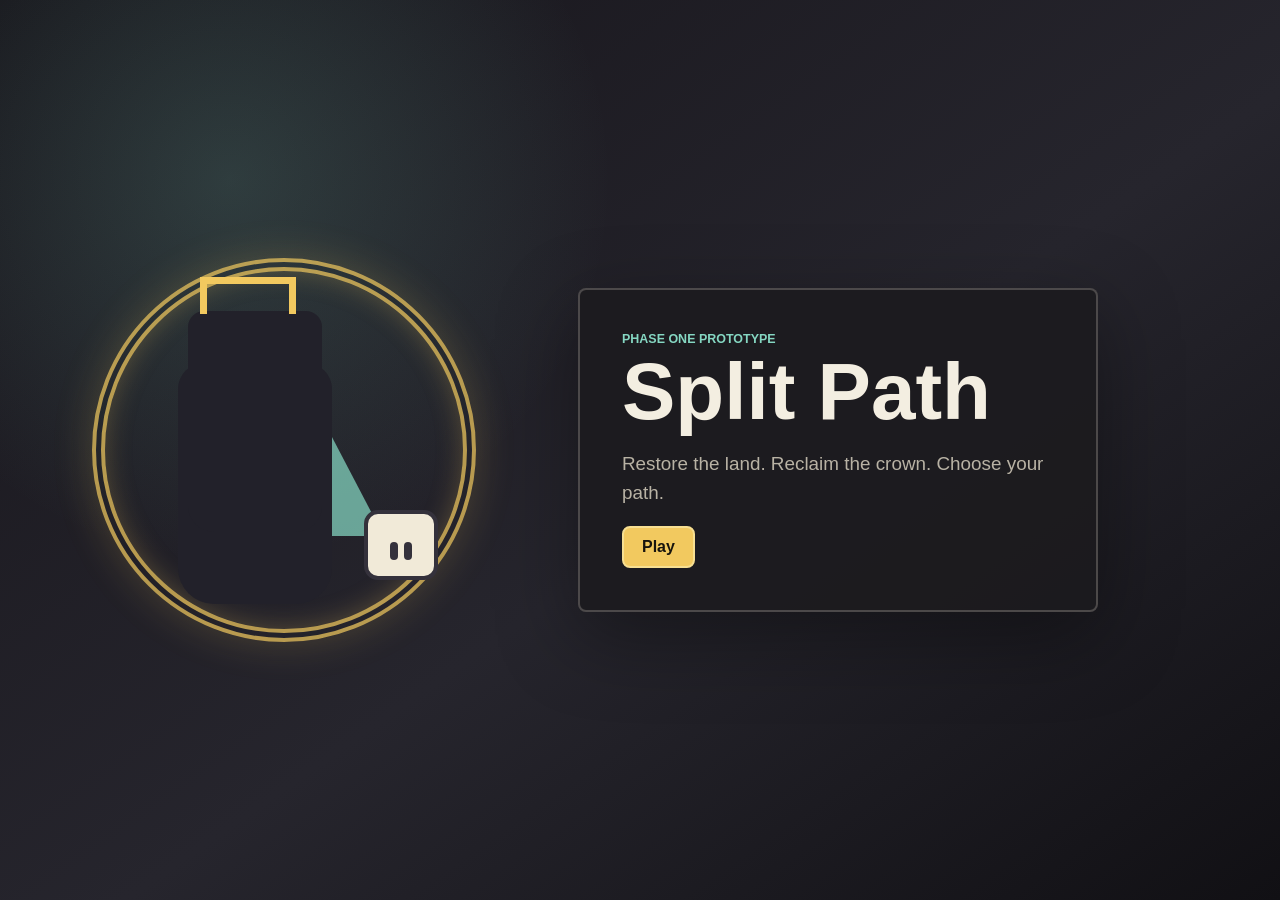
==== index.html @ e576bde5 "Huge Map updates =) Connected overworld matching Luciano’s layout, including the river and bridge. W" ====
<!DOCTYPE html>
<html lang="en">
<head>
  <meta charset="UTF-8" />
  <meta name="viewport" content="width=device-width, initial-scale=1.0" />
  <title>Split Path</title>
  <link rel="stylesheet" href="css/styles.css" />
</head>
<body>
  <main id="app">
    <section id="title-screen" class="screen active">
      <div class="hero-art" aria-hidden="true">
        <div class="sigil"></div>
        <div class="king-shadow"></div>
        <div class="tiny-cube"></div>
      </div>
      <div class="title-panel">
        <p class="eyebrow">Phase One Prototype</p>
        <h1>Split Path</h1>
        <p>Restore the land. Reclaim the crown. Choose your path.</p>
        <button id="play-button" class="primary-button">Play</button>
      </div>
    </section>

    <section id="story-screen" class="screen" aria-label="Story introduction">
      <div class="story-shell">
        <article id="story-slide" class="story-slide"></article>
        <div id="story-progress" class="story-progress" aria-label="Story progress"></div>
        <div class="story-controls">
          <button id="story-prev">Previous</button>
          <button id="story-next" class="primary-button">Next</button>
          <button id="story-skip">Skip Story</button>
        </div>
      </div>
    </section>

    <section id="game-screen" class="screen">
      <div id="hud">
        <div class="hud-group">
          <span id="divine-points">DP: 0</span>
          <span id="player-stats">Power 3 | Guard 0 | Health 20</span>
        </div>
        <div class="hud-group">
          <button id="upgrade-button">Divine Path</button>
          <button id="reset-button">Reset</button>
        </div>
      </div>

      <div class="canvas-wrap">
        <canvas id="game-canvas" width="960" height="540" aria-label="Split Path game world"></canvas>
        <div id="interaction-prompt" class="hidden"></div>
      </div>

      <p class="control-strip">Move: WASD or Arrows | Sprint: Shift or X | Enter/Talk/Exit: Z or Enter | Divine Path: U</p>
    </section>

    <section id="battle-screen" class="screen">
      <div class="battle-panel">
        <div class="battle-stage" aria-hidden="true">
          <div id="battle-player" class="battle-cube player-cube"></div>
          <div class="battle-beam"></div>
          <div id="battle-enemy" class="battle-cube enemy-cube"></div>
        </div>

        <div class="battle-stats">
          <label>
            Player Health
            <meter id="player-health-meter" min="0" max="20" value="20"></meter>
            <span id="player-health">20 / 20</span>
          </label>
          <label>
            Enemy Control
            <meter id="enemy-control-meter" min="0" max="12" value="12"></meter>
            <span id="enemy-control">12</span>
          </label>
        </div>

        <p id="battle-message">A controlled cube blocks the path.</p>

        <div id="attack-timing">
          <button id="attack-boost" disabled aria-label="Strike: center bonus 20 percent, perfect bonus 25 percent" aria-keyshortcuts="Z">Strike <kbd>Z</kbd></button>
          <div class="attack-timing-track" aria-hidden="true"><span></span></div>
        </div>

        <div class="battle-actions">
          <button id="attack-action" class="primary-button">Attack</button>
          <button id="light-spell-action" class="hidden">Light Spell</button>
          <button id="soul-spell-action" class="hidden">Soul Spell</button>
          <button id="defend-action">Defend</button>
          <button id="heal-action">Heal</button>
          <button id="heal-now-action" class="hidden">Heal</button>
          <button id="strengthen-attack-action" class="hidden">Strengthen: Attack</button>
          <button id="strengthen-defense-action" class="hidden">Strengthen: Defense</button>
        </div>
      </div>
    </section>

    <section id="lose-screen" class="screen">
      <div class="battle-panel">
        <div class="upgrade-header">
          <p class="eyebrow">The path fades</p>
          <h2>You Lose</h2>
        </div>
        <p id="lose-message">Press Z or Space to return to the start of the area.</p>
      </div>
    </section>

    <section id="upgrade-screen" class="screen">
      <div class="upgrade-panel">
        <div class="upgrade-header">
          <p class="eyebrow">Spend Divine Points</p>
          <h2>Divine Path</h2>
          <p id="upgrade-points">DP: 0</p>
        </div>

        <div class="divine-tree" aria-label="Divine Path upgrade tree">
          <div class="tree-row tree-row-tier3">
            <button class="tree-node node-tier3 path-damage" data-upgrade="critRate" data-tooltip="Raises attack by 3 and critical chance to 30%."><strong>A</strong><span>Crit Rate</span><small>15 DP</small></button>
            <button class="tree-node node-tier3 path-damage" data-upgrade="doubleAttack" data-tooltip="Raises attack by 3; 15% chance to attack twice."><strong>A</strong><span>Double Attack</span><small>15 DP</small></button>
            <button class="tree-node node-tier3 path-damage" data-upgrade="lightSpell2" data-tooltip="Improves Light Spell."><strong>M</strong><span>Light Spell 2</span><small>15 DP</small></button>
            <button class="tree-node node-tier3 path-damage" data-upgrade="soulSpell2" data-tooltip="Improves Soul Spell."><strong>M</strong><span>Soul Spell 2</span><small>15 DP</small></button>
            <button class="tree-node node-tier3 path-health" data-upgrade="wither" data-tooltip="Raises maximum health by 3. Every 5 hits remove 15% maximum Control from ordinary enemies, or 5% from bosses."><strong>H</strong><span>Wither</span><small>15 DP</small></button>
            <button class="tree-node node-tier3 path-health" data-upgrade="higherHealth" data-tooltip="Health buff."><strong>H</strong><span>Higher Health</span><small>15 DP</small></button>
            <button class="tree-node node-tier3 path-health" data-upgrade="strengthen" data-tooltip="Raises maximum health by 3 and unlocks Attack or Defense buffs."><strong>H</strong><span>Strengthen</span><small>15 DP</small></button>
            <button class="tree-node node-tier3 path-health" data-upgrade="healOverTime" data-tooltip="Raises maximum health by 3 and grants gradual healing."><strong>H</strong><span>Heal Over Time</span><small>15 DP</small></button>
            <button class="tree-node node-tier3 path-defense" data-upgrade="dodge" data-tooltip="Raises defense by 3; 7% chance to dodge attacks."><strong>D</strong><span>Dodge</span><small>15 DP</small></button>
          </div>
          <div class="tree-row tree-row-branches">
            <button class="tree-node node-small path-damage" data-upgrade="greaterDamage" data-tooltip="Raises attack by 5.">
              <strong>A</strong>
              <span>Greater Damage</span>
              <small>10 DP</small>
            </button>
            <button class="tree-node node-small path-damage" data-upgrade="magic" data-tooltip="Raises attack by 4 and unlocks two battle spells.">
              <strong>A</strong>
              <span>Magic</span>
              <small>10 DP</small>
            </button>
            <button class="tree-node node-small path-health" data-upgrade="lifeSteal" data-tooltip="Raises health by 3 and attacks restore health.">
              <strong>H</strong>
              <span>Life Steal</span>
              <small>10 DP</small>
            </button>
            <button class="tree-node node-small path-health" data-upgrade="greaterHealth" data-tooltip="Greatly raises maximum health and strengthens Heal.">
              <strong>H</strong>
              <span>Greater Health</span>
              <small>10 DP</small>
            </button>
            <button class="tree-node node-small path-defense" data-upgrade="greaterDefense" data-tooltip="Raises defense by 3; Defend cancels critical hits.">
              <strong>D</strong>
              <span>Greater Defense</span>
              <small>10 DP</small>
            </button>
            <button class="tree-node node-small path-defense" data-upgrade="thorns" data-tooltip="Raises defense by 3 and reflects damage to attackers.">
              <strong>D</strong>
              <span>Thorns</span>
              <small>10 DP</small>
            </button>
          </div>

          <div class="tree-connectors tree-connectors-branches" aria-hidden="true">
            <i></i><i></i><i></i>
          </div>

          <div class="tree-row tree-row-core">
            <button class="tree-node node-core path-damage" data-upgrade="damage" data-tooltip="Raises attack by 5.">
              <strong>A</strong>
              <span>Attack Upgrade</span>
              <small>5 DP</small>
            </button>
            <button class="tree-node node-core path-health" data-upgrade="health" data-tooltip="Raises maximum health by 5 and fully heals you.">
              <strong>H</strong>
              <span>Health Upgrade</span>
              <small>5 DP</small>
            </button>
            <button class="tree-node node-core path-defense" data-upgrade="defense" data-tooltip="Raises defense by 5, reducing damage taken.">
              <strong>D</strong>
              <span>Defense Upgrade</span>
              <small>5 DP</small>
            </button>
          </div>

          <div class="tree-connectors tree-connectors-base" aria-hidden="true">
            <i></i><i></i><i></i>
          </div>

          <div class="tree-row tree-row-base">
            <div class="tree-node node-base">
              <strong>B</strong>
              <span>Base Stats</span>
              <small>Attack 5 | Defense 3 | Health 20</small>
            </div>
          </div>
        </div>

        <p id="upgrade-message">Restore controlled cubes to earn points.</p>
        <button id="close-upgrades" class="primary-button">Return</button>
      </div>
    </section>
  </main>

  <script src="js/game-state.js"></script>
  <script src="js/map-data.js"></script>
  <script src="js/map-assets.js"></script>
  <script src="js/map-mechanics.js"></script>
  <script src="js/map-rendering.js"></script>
  <script src="js/map-overworld.js"></script>
  <script src="js/game.js"></script>
</body>
</html>
---- css/styles.css ----
:root {
  color-scheme: dark;
  --ink: #f3eee1;
  --muted: #b8b2a4;
  --dark: #141317;
  --panel: rgba(28, 27, 31, 0.9);
  --line: rgba(243, 238, 225, 0.22);
  --gold: #f2c95f;
  --aqua: #85d7c2;
  --rose: #dd6c7b;
  --violet: #7767ca;
  --green: #7ac878;
  font-family: "Trebuchet MS", "Segoe UI", sans-serif;
}

* {
  box-sizing: border-box;
}

body {
  margin: 0;
  min-height: 100vh;
  background: #111014;
  color: var(--ink);
}

button {
  min-height: 42px;
  border: 2px solid var(--line);
  border-radius: 8px;
  padding: 0 18px;
  background: #24222a;
  color: var(--ink);
  font: inherit;
  font-weight: 700;
  cursor: pointer;
}

button:hover,
button:focus-visible {
  border-color: var(--gold);
  outline: 3px solid rgba(242, 201, 95, 0.22);
}

button:disabled {
  cursor: not-allowed;
  opacity: 0.45;
}

.primary-button {
  background: #f2c95f;
  color: #17140d;
  border-color: #f7df91;
}

.screen {
  display: none;
  min-height: 100vh;
  padding: 24px;
}

.screen.active {
  display: grid;
  place-items: center;
}

#title-screen {
  grid-template-columns: minmax(280px, 520px) minmax(280px, 520px);
  gap: 34px;
  background:
    radial-gradient(circle at 18% 20%, rgba(133, 215, 194, 0.18), transparent 30%),
    linear-gradient(145deg, #17151b 0%, #26252d 55%, #111014 100%);
}

.title-panel,
.story-shell,
.battle-panel,
.upgrade-panel {
  width: min(100%, 920px);
  border: 2px solid var(--line);
  border-radius: 8px;
  background: var(--panel);
  box-shadow: 0 24px 80px rgba(0, 0, 0, 0.36);
}

.title-panel {
  padding: 42px;
}

.eyebrow {
  margin: 0 0 8px;
  color: var(--aqua);
  font-size: 0.78rem;
  font-weight: 800;
  letter-spacing: 0;
  text-transform: uppercase;
}

h1,
h2 {
  margin: 0;
  letter-spacing: 0;
}

h1 {
  font-size: clamp(3.1rem, 5rem, 5rem);
  line-height: 0.95;
}

h2 {
  font-size: 2.4rem;
}

.title-panel p:not(.eyebrow) {
  max-width: 34rem;
  color: var(--muted);
  font-size: 1.18rem;
  line-height: 1.55;
}

.hero-art {
  position: relative;
  width: min(78vw, 480px);
  aspect-ratio: 1;
}

.sigil {
  position: absolute;
  inset: 10%;
  border: 13px double rgba(242, 201, 95, 0.72);
  border-radius: 50%;
  box-shadow: inset 0 0 26px rgba(242, 201, 95, 0.25), 0 0 40px rgba(242, 201, 95, 0.2);
}

.sigil::before {
  content: "";
  position: absolute;
  inset: 26%;
  border-left: 68px solid transparent;
  border-right: 68px solid transparent;
  border-bottom: 130px solid rgba(133, 215, 194, 0.72);
  transform: translateX(8%);
}

.king-shadow {
  position: absolute;
  left: 30%;
  top: 21%;
  width: 28%;
  height: 46%;
  border-radius: 16px 16px 26px 26px;
  background: #22212a;
  box-shadow: 0 62px 0 10px #22212a;
}

.king-shadow::before {
  content: "";
  position: absolute;
  top: -34px;
  left: 12px;
  width: 82px;
  height: 30px;
  border: 7px solid var(--gold);
  border-bottom: 0;
}

.tiny-cube {
  position: absolute;
  right: 18%;
  bottom: 23%;
  width: 74px;
  height: 70px;
  border: 4px solid #34313b;
  border-radius: 14px;
  background: #f1ead8;
}

.tiny-cube::before,
.tiny-cube::after {
  content: "";
  position: absolute;
  top: 28px;
  width: 8px;
  height: 18px;
  border-radius: 6px;
  background: #34313b;
}

.tiny-cube::before {
  left: 22px;
}

.tiny-cube::after {
  right: 22px;
}

.story-shell {
  padding: 28px;
}

.story-slide {
  display: grid;
  grid-template-columns: minmax(220px, 340px) 1fr;
  gap: 28px;
  align-items: center;
  min-height: 370px;
}

.story-visual {
  min-height: 300px;
  border: 2px solid var(--line);
  border-radius: 8px;
  background-size: cover;
  background-position: center;
}

.story-copy h2 {
  margin-bottom: 14px;
}

.story-copy p {
  color: var(--muted);
  font-size: 1.14rem;
  line-height: 1.55;
}

.story-progress,
.story-controls {
  display: flex;
  justify-content: center;
  gap: 10px;
  margin-top: 18px;
  flex-wrap: wrap;
}

.story-dot {
  width: 13px;
  height: 13px;
  min-height: 13px;
  padding: 0;
  border-radius: 50%;
}

.story-dot.active {
  background: var(--gold);
}

#game-screen.active {
  display: flex;
  flex-direction: column;
  justify-content: center;
  align-items: center;
  gap: 12px;
  background: #181820;
}

#hud,
.control-strip {
  width: min(100%, 960px);
}

#hud {
  display: flex;
  justify-content: space-between;
  align-items: center;
  gap: 12px;
  flex-wrap: wrap;
}

.hud-group {
  display: flex;
  align-items: center;
  gap: 10px;
  flex-wrap: wrap;
}

#divine-points,
#player-stats {
  min-height: 42px;
  display: inline-flex;
  align-items: center;
  border: 2px solid var(--line);
  border-radius: 8px;
  padding: 0 14px;
  background: rgba(20, 19, 23, 0.9);
  font-weight: 800;
}

#divine-points {
  color: var(--gold);
}

.canvas-wrap {
  position: relative;
  width: min(100%, 960px);
  aspect-ratio: 16 / 9;
  border: 2px solid var(--line);
  border-radius: 8px;
  overflow: hidden;
  background: #242631;
}

canvas {
  width: 100%;
  height: 100%;
  display: block;
}

#interaction-prompt {
  position: absolute;
  left: 50%;
  bottom: 26px;
  transform: translateX(-50%);
  border: 2px solid rgba(242, 201, 95, 0.72);
  border-radius: 8px;
  padding: 10px 14px;
  background: rgba(20, 19, 23, 0.9);
  color: var(--gold);
  font-weight: 900;
}

.hidden {
  display: none;
}

.control-strip {
  margin: 0;
  color: var(--muted);
  text-align: center;
}

.battle-panel,
.upgrade-panel {
  padding: 28px;
}

.battle-stage {
  display: grid;
  grid-template-columns: 120px 1fr 120px;
  align-items: center;
  gap: 28px;
  min-height: 190px;
}

.battle-cube {
  width: 112px;
  height: 104px;
  border: 5px solid #34313b;
  border-radius: 18px;
  position: relative;
}

.battle-cube::before,
.battle-cube::after {
  content: "";
  position: absolute;
  top: 42px;
  width: 10px;
  height: 22px;
  border-radius: 8px;
}

.battle-cube::before {
  left: 34px;
}

.battle-cube::after {
  right: 34px;
}

.player-cube {
  background: #f1ead8;
}

.player-cube::before,
.player-cube::after {
  background: #34313b;
}

.enemy-cube {
  background: #383445;
  box-shadow: 0 0 26px rgba(221, 108, 123, 0.48);
}

.enemy-cube.restored {
  background: #f1ead8;
  box-shadow: 0 0 34px rgba(242, 201, 95, 0.5);
}

.enemy-cube::before,
.enemy-cube::after {
  background: var(--rose);
}

.battle-beam {
  height: 8px;
  border-radius: 999px;
  background: linear-gradient(90deg, transparent, rgba(242, 201, 95, 0.8), transparent);
}

.battle-stats {
  display: grid;
  grid-template-columns: 1fr 1fr;
  gap: 18px;
}

.battle-stats label {
  display: grid;
  gap: 7px;
  color: var(--muted);
  font-weight: 800;
}

meter {
  width: 100%;
  height: 22px;
}

#battle-message,
#upgrade-message {
  min-height: 28px;
  color: var(--gold);
  font-weight: 800;
}

#soul-spell-action.spell-used:disabled {
  color: #59366f;
  background: #e0d5e7;
  border-color: #59366f;
  text-decoration: line-through;
  text-decoration-thickness: 2px;
  opacity: 1;
}

#attack-timing {
  display: flex;
  align-items: center;
  gap: 12px;
  min-height: 48px;
  margin-bottom: 12px;
  visibility: hidden;
}

#attack-timing.timing-open {
  visibility: visible;
}

#attack-boost {
  flex-shrink: 0;
  color: #17171d;
  background: #f2c95f;
  border-color: #f2c95f;
}

#attack-boost kbd {
  margin-left: 6px;
  font: inherit;
}

.attack-timing-track {
  position: relative;
  flex: 1;
  min-width: 24px;
  height: 24px;
  overflow: hidden;
  background: #34313b;
  opacity: .65;
}

.attack-timing-track::before,
.attack-timing-track::after {
  content: "";
  position: absolute;
  top: 0;
  bottom: 0;
}

.attack-timing-track::before {
  left: 38%;
  width: 24%;
  background: #568761;
}

.attack-timing-track::after {
  left: 47.5%;
  width: 5%;
  background: #f2c95f;
}

.attack-timing-track span {
  position: absolute;
  z-index: 1;
  left: 0;
  width: 4px;
  display: block;
  height: 100%;
  background: #ffffff;
  transform: translateX(-50%);
}

.timing-open .attack-timing-track span {
  animation: attack-cursor .5s linear forwards;
}

@keyframes attack-cursor {
  to { left: 100%; }
}

.battle-actions {
  display: flex;
  gap: 12px;
  flex-wrap: wrap;
}

.upgrade-header {
  display: flex;
  justify-content: space-between;
  gap: 16px;
  align-items: end;
  flex-wrap: wrap;
}

#upgrade-points {
  margin: 0;
  color: var(--gold);
  font-weight: 900;
}

.divine-tree {
  position: relative;
  display: grid;
  gap: 10px;
  margin: 24px auto;
  max-width: 930px;
}

.tree-row {
  display: grid;
  align-items: center;
  justify-items: center;
  gap: 12px;
}

.tree-row-branches {
  grid-template-columns: repeat(6, minmax(104px, 1fr));
}

.tree-row-core {
  grid-template-columns: repeat(3, minmax(140px, 1fr));
  max-width: 650px;
  width: 100%;
  justify-self: center;
}

.tree-row-base {
  justify-content: center;
}

.tree-connectors {
  display: grid;
  justify-items: center;
  min-height: 32px;
  pointer-events: none;
}

.tree-connectors-branches {
  grid-template-columns: repeat(3, 1fr);
  max-width: 650px;
  width: 100%;
  justify-self: center;
}

.tree-connectors-base {
  grid-template-columns: repeat(3, 1fr);
  max-width: 540px;
  width: 100%;
  justify-self: center;
}

.tree-connectors i {
  display: block;
  width: 92%;
  height: 3px;
  background: var(--line);
  transform-origin: center;
}

.tree-connectors-branches i:nth-child(1) {
  transform: rotate(15deg);
}

.tree-connectors-branches i:nth-child(2) {
  transform: rotate(0deg);
}

.tree-connectors-branches i:nth-child(3) {
  transform: rotate(-15deg);
}

.tree-connectors-base i:nth-child(1) {
  transform: rotate(24deg);
}

.tree-connectors-base i:nth-child(2) {
  transform: rotate(90deg);
}

.tree-connectors-base i:nth-child(3) {
  transform: rotate(-24deg);
}

.tree-node {
  position: relative;
  min-height: 0;
  display: grid;
  justify-items: center;
  gap: 5px;
  text-align: center;
  border-radius: 999px;
  aspect-ratio: 1;
  padding: 12px;
}

.tree-node[data-tooltip]::after {
  content: attr(data-tooltip);
  position: absolute;
  z-index: 5;
  left: 50%;
  bottom: calc(100% + 10px);
  width: 190px;
  transform: translateX(-50%);
  border: 2px solid var(--gold);
  border-radius: 6px;
  padding: 9px 10px;
  background: #17161b;
  color: var(--ink);
  box-shadow: 0 8px 24px rgba(0, 0, 0, 0.45);
  font-size: 0.78rem;
  line-height: 1.35;
  pointer-events: none;
  opacity: 0;
  visibility: hidden;
}

.tree-node[data-tooltip]:hover::after,
.tree-node[data-tooltip]:focus-visible::after {
  opacity: 1;
  visibility: visible;
}

.enemy-cube.boss-cube {
  border: 0;
  border-radius: 0;
  background-color: transparent;
  background-position: center;
  background-repeat: no-repeat;
  background-size: contain;
  box-shadow: none;
}

.enemy-cube.boss-cube::before,
.enemy-cube.boss-cube::after {
  display: none;
}

.tree-node strong {
  display: grid;
  place-items: center;
  width: 34px;
  height: 34px;
  border-radius: 50%;
  background: rgba(243, 238, 225, 0.12);
  color: var(--gold);
  font-size: 1.2rem;
}

.tree-node span {
  color: var(--ink);
  font-size: 0.9rem;
  font-weight: 900;
}

.tree-node small {
  color: var(--muted);
  font-size: 0.72rem;
  line-height: 1.2;
}

.node-small {
  width: 126px;
}

.node-core {
  width: 150px;
}

.node-base {
  width: 170px;
  border: 2px solid var(--line);
  background: rgba(20, 19, 23, 0.85);
}

.path-damage {
  border-color: rgba(221, 108, 123, 0.7);
}

.path-health {
  border-color: rgba(122, 200, 120, 0.7);
}

.path-defense {
  border-color: rgba(133, 215, 194, 0.7);
}

.tree-node.purchased {
  border-color: var(--green);
  background: rgba(122, 200, 120, 0.16);
}

.tree-node.locked {
  opacity: 0.45;
}

@media (max-width: 760px) {
  .screen {
    padding: 14px;
  }

  #title-screen {
    grid-template-columns: 1fr;
  }

  .hero-art {
    width: min(86vw, 320px);
  }

  .title-panel {
    padding: 28px;
  }

  h1 {
    font-size: 3.2rem;
  }

  .story-slide,
  .battle-stats {
    grid-template-columns: 1fr;
  }

  .tree-row-branches,
  .tree-row-core {
    grid-template-columns: 1fr;
  }

  .tree-connectors {
    display: none;
  }

  .story-visual {
    min-height: 190px;
  }

  .battle-stage {
    grid-template-columns: 86px 1fr 86px;
    gap: 12px;
  }

  .battle-cube {
    width: 84px;
    height: 78px;
  }
}

/* Short, distinct battle effects for the three player actions. */
.battle-stage { position: relative; overflow: hidden; }
.battle-stage.attack-effect::after { content: ""; position: absolute; left: 92px; top: 74px; width: 0; height: 10px; border-radius: 999px; background: linear-gradient(90deg, #fff7c5, #f2c95f, transparent); animation: radiant-slash .62s ease-out; }
.battle-stage.defend-effect .player-cube { animation: defend-pulse .68s ease-out; box-shadow: 0 0 0 8px rgba(133, 215, 194, .52), 0 0 30px rgba(133, 215, 194, .7); }
.battle-stage.heal-effect .player-cube { animation: heal-glow .72s ease-out; box-shadow: 0 0 35px rgba(122, 200, 120, .95); }
@keyframes radiant-slash { from { width: 28px; opacity: 1; transform: skewX(-28deg); } to { width: 460px; opacity: 0; transform: translateX(105px) skewX(-28deg); } }
@keyframes defend-pulse { 0% { transform: scale(1); } 50% { transform: scale(1.08); } 100% { transform: scale(1); } }
@keyframes heal-glow { 0%, 100% { transform: translateY(0); } 50% { transform: translateY(-12px); } }
@media (prefers-reduced-motion: reduce) { .battle-stage.attack-effect::after, .battle-stage.defend-effect .player-cube, .battle-stage.heal-effect .player-cube { animation-duration: .01ms; } }

.tree-row-tier3 { grid-template-columns: repeat(3, minmax(0, 1fr)); width: 100%; }
.node-tier3 { min-height: 112px; font-size: .82rem; }
@media (max-width: 640px) { .tree-row-tier3 { grid-template-columns: 1fr; } }
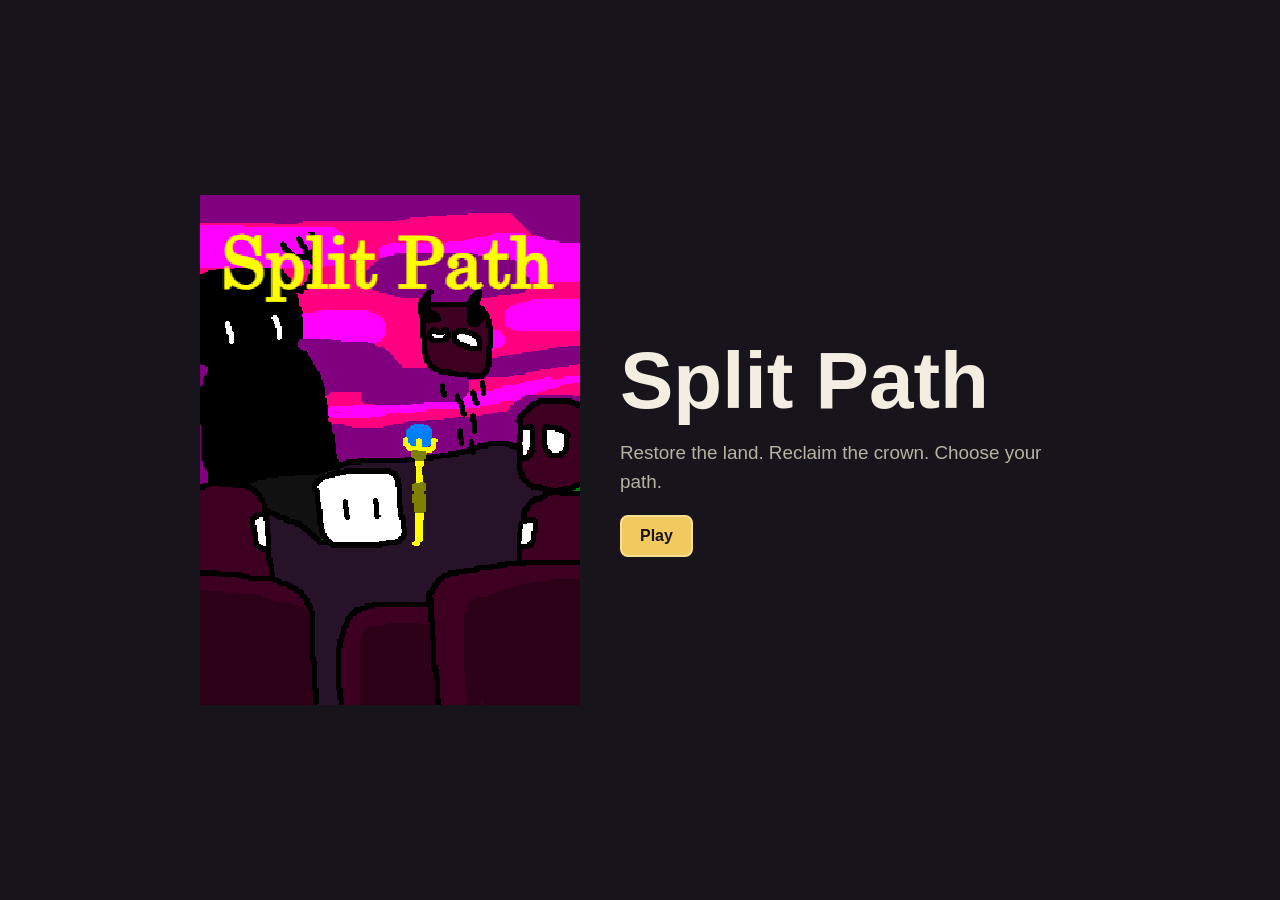
==== commit 07391a2e: "Synced omega and implemented Luciano’s pending updates Guardians now outrun the King’s sprint, retre" ====
--- a/index.html
+++ b/index.html
@@ -9,13 +9,8 @@
 <body>
   <main id="app">
     <section id="title-screen" class="screen active">
-      <div class="hero-art" aria-hidden="true">
-        <div class="sigil"></div>
-        <div class="king-shadow"></div>
-        <div class="tiny-cube"></div>
-      </div>
+      <img class="hero-art" src="Split-Path_Cover_Art.png" width="288" height="386" alt="Split Path cover art by Luciano" />
       <div class="title-panel">
-        <p class="eyebrow">Phase One Prototype</p>
         <h1>Split Path</h1>
         <p>Restore the land. Reclaim the crown. Choose your path.</p>
         <button id="play-button" class="primary-button">Play</button>
@@ -204,6 +199,7 @@
   <script src="js/map-assets.js"></script>
   <script src="js/map-mechanics.js"></script>
   <script src="js/map-rendering.js"></script>
+  <script src="js/map-landmarks.js"></script>
   <script src="js/map-overworld.js"></script>
   <script src="js/game.js"></script>
 </body>
--- a/css/styles.css
+++ b/css/styles.css
@@ -65,14 +65,13 @@
 }
 
 #title-screen {
-  grid-template-columns: minmax(280px, 520px) minmax(280px, 520px);
-  gap: 34px;
-  background:
-    radial-gradient(circle at 18% 20%, rgba(133, 215, 194, 0.18), transparent 30%),
-    linear-gradient(145deg, #17151b 0%, #26252d 55%, #111014 100%);
-}
-
-.title-panel,
+  grid-template-columns: minmax(0, 380px) minmax(0, 460px);
+  justify-content: center;
+  align-content: center;
+  gap: 40px;
+  background: #17151b;
+}
+
 .story-shell,
 .battle-panel,
 .upgrade-panel {
@@ -84,7 +83,7 @@
 }
 
 .title-panel {
-  padding: 42px;
+  width: 100%;
 }
 
 .eyebrow {
@@ -119,79 +118,12 @@
 }
 
 .hero-art {
-  position: relative;
-  width: min(78vw, 480px);
-  aspect-ratio: 1;
-}
-
-.sigil {
-  position: absolute;
-  inset: 10%;
-  border: 13px double rgba(242, 201, 95, 0.72);
-  border-radius: 50%;
-  box-shadow: inset 0 0 26px rgba(242, 201, 95, 0.25), 0 0 40px rgba(242, 201, 95, 0.2);
-}
-
-.sigil::before {
-  content: "";
-  position: absolute;
-  inset: 26%;
-  border-left: 68px solid transparent;
-  border-right: 68px solid transparent;
-  border-bottom: 130px solid rgba(133, 215, 194, 0.72);
-  transform: translateX(8%);
-}
-
-.king-shadow {
-  position: absolute;
-  left: 30%;
-  top: 21%;
-  width: 28%;
-  height: 46%;
-  border-radius: 16px 16px 26px 26px;
-  background: #22212a;
-  box-shadow: 0 62px 0 10px #22212a;
-}
-
-.king-shadow::before {
-  content: "";
-  position: absolute;
-  top: -34px;
-  left: 12px;
-  width: 82px;
-  height: 30px;
-  border: 7px solid var(--gold);
-  border-bottom: 0;
-}
-
-.tiny-cube {
-  position: absolute;
-  right: 18%;
-  bottom: 23%;
-  width: 74px;
-  height: 70px;
-  border: 4px solid #34313b;
-  border-radius: 14px;
-  background: #f1ead8;
-}
-
-.tiny-cube::before,
-.tiny-cube::after {
-  content: "";
-  position: absolute;
-  top: 28px;
-  width: 8px;
-  height: 18px;
-  border-radius: 6px;
-  background: #34313b;
-}
-
-.tiny-cube::before {
-  left: 22px;
-}
-
-.tiny-cube::after {
-  right: 22px;
+  display: block;
+  width: min(100%, 380px);
+  height: auto;
+  max-height: 74vh;
+  object-fit: contain;
+  image-rendering: pixelated;
 }
 
 .story-shell {
@@ -200,27 +132,16 @@
 
 .story-slide {
   display: grid;
-  grid-template-columns: minmax(220px, 340px) 1fr;
-  gap: 28px;
-  align-items: center;
-  min-height: 370px;
-}
-
-.story-visual {
-  min-height: 300px;
-  border: 2px solid var(--line);
-  border-radius: 8px;
-  background-size: cover;
-  background-position: center;
-}
-
-.story-copy h2 {
-  margin-bottom: 14px;
-}
-
-.story-copy p {
-  color: var(--muted);
-  font-size: 1.14rem;
+  place-items: center;
+  min-height: 240px;
+  text-align: center;
+}
+
+.story-text {
+  max-width: 34ch;
+  margin: 16px 0 0;
+  color: var(--ink);
+  font-size: 1.6rem;
   line-height: 1.55;
 }
 
@@ -728,14 +649,16 @@
 
   #title-screen {
     grid-template-columns: 1fr;
+    gap: 22px;
   }
 
   .hero-art {
-    width: min(86vw, 320px);
+    width: min(100%, 288px);
+    max-height: 48vh;
   }
 
   .title-panel {
-    padding: 28px;
+    text-align: center;
   }
 
   h1 {
@@ -756,8 +679,8 @@
     display: none;
   }
 
-  .story-visual {
-    min-height: 190px;
+  .story-text {
+    font-size: 1.25rem;
   }
 
   .battle-stage {
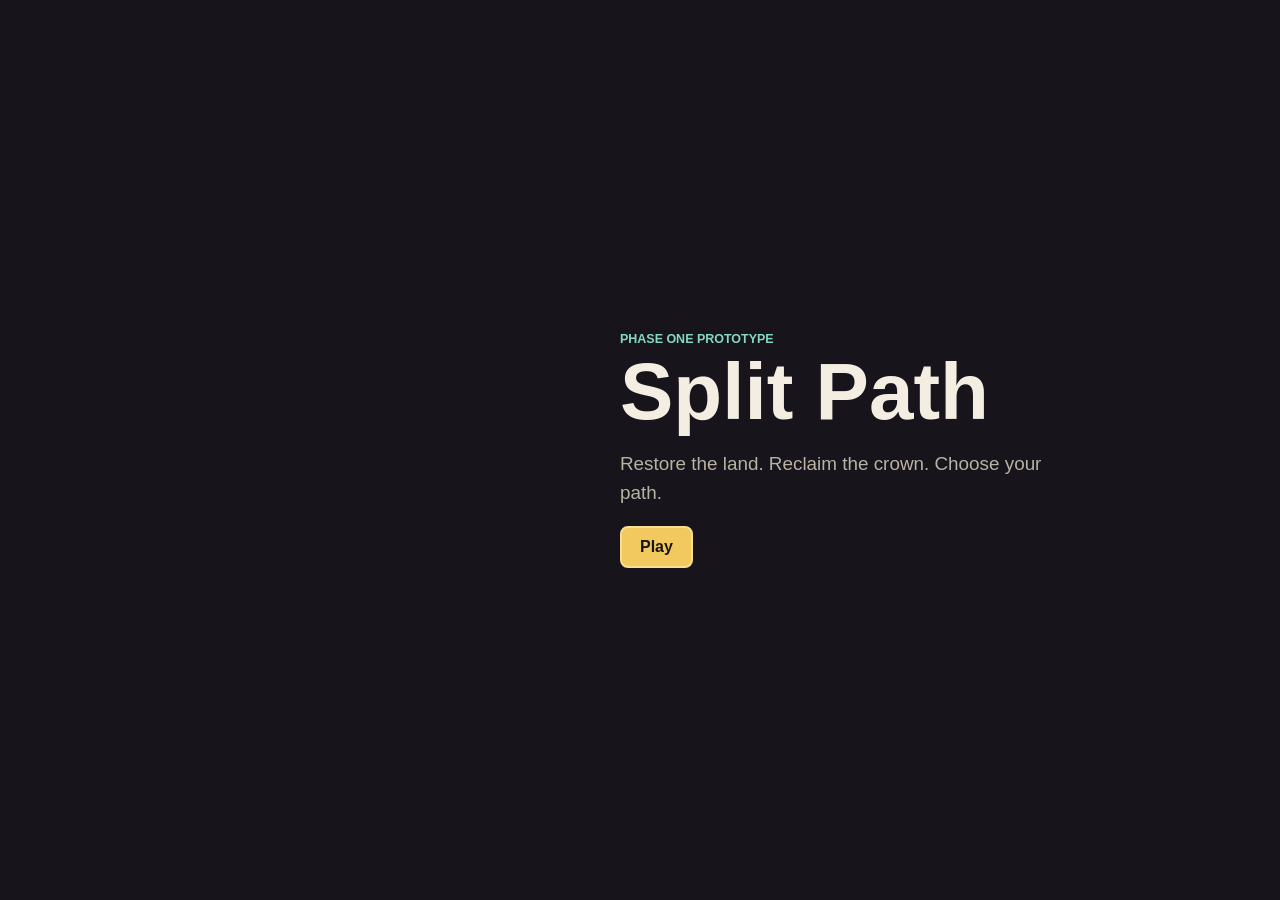
==== commit fed6f9fe: "dialogue update 2 ended up being pretty funny XD" ====
--- a/index.html
+++ b/index.html
@@ -9,8 +9,13 @@
 <body>
   <main id="app">
     <section id="title-screen" class="screen active">
-      <img class="hero-art" src="Split-Path_Cover_Art.png" width="288" height="386" alt="Split Path cover art by Luciano" />
+      <div class="hero-art" aria-hidden="true">
+        <div class="sigil"></div>
+        <div class="king-shadow"></div>
+        <div class="tiny-cube"></div>
+      </div>
       <div class="title-panel">
+        <p class="eyebrow">Phase One Prototype</p>
         <h1>Split Path</h1>
         <p>Restore the land. Reclaim the crown. Choose your path.</p>
         <button id="play-button" class="primary-button">Play</button>
@@ -100,6 +105,16 @@
       </div>
     </section>
 
+    <section id="credits-screen" class="screen">
+      <div class="battle-panel">
+        <div class="upgrade-header">
+          <p class="eyebrow">The Split Path</p>
+          <h2>Journey Complete</h2>
+        </div>
+        <p id="credits-message">Thank you for playing.</p>
+        <button id="credits-return" class="primary-button">Return to title</button>
+      </div>
+    </section>
     <section id="upgrade-screen" class="screen">
       <div class="upgrade-panel">
         <div class="upgrade-header">
--- a/css/styles.css
+++ b/css/styles.css
@@ -704,6 +704,38 @@
 @keyframes heal-glow { 0%, 100% { transform: translateY(0); } 50% { transform: translateY(-12px); } }
 @media (prefers-reduced-motion: reduce) { .battle-stage.attack-effect::after, .battle-stage.defend-effect .player-cube, .battle-stage.heal-effect .player-cube { animation-duration: .01ms; } }
 
-.tree-row-tier3 { grid-template-columns: repeat(3, minmax(0, 1fr)); width: 100%; }
-.node-tier3 { min-height: 112px; font-size: .82rem; }
-@media (max-width: 640px) { .tree-row-tier3 { grid-template-columns: 1fr; } }
+.upgrade-panel { width: min(100%, 1260px); min-width: 0; }
+.divine-tree { max-width: 1200px; }
+.divine-tree .tree-node[data-tooltip]::after { display: none; left: var(--tooltip-x, 0px); transform: none; }
+.divine-tree .tree-node[data-tooltip]:hover::after,
+.divine-tree .tree-node[data-tooltip]:focus-visible::after { display: block; }
+.divine-paths { display: grid; grid-template-columns: repeat(3, minmax(0, 1fr)); gap: 24px; }
+.divine-path { display: flex; flex-direction: column; align-items: center; min-width: 0; }
+.path-branches { display: grid; grid-template-columns: repeat(2, minmax(0, 1fr)); gap: 12px; width: 100%; flex: 1; }
+.upgrade-branch { display: flex; flex-direction: column; align-items: center; justify-content: end; min-width: 0; }
+.upgrade-children { display: grid; grid-template-columns: repeat(2, minmax(0, 1fr)); gap: 8px; align-items: end; justify-items: center; width: 100%; }
+.upgrade-children > :only-child { grid-column: 1 / -1; }
+.upgrade-children > :last-child:nth-child(3) { grid-column: 1 / -1; }
+.divine-tree .node-tier3 { width: 100%; max-width: 92px; min-height: 100px; aspect-ratio: auto; padding: 8px 4px; font-size: .75rem; }
+.divine-tree .node-tier3 strong { width: 24px; height: 24px; font-size: 1rem; }
+.divine-tree .node-tier3 span { font-size: .75rem; overflow-wrap: anywhere; }
+.divine-tree .node-small { width: 100%; max-width: 124px; }
+.upgrade-stem { height: 28px; width: 2px; background: var(--line); }
+.upgrade-children:not(:empty) { position: relative; padding-bottom: 12px; }
+.upgrade-children:not(:empty)::after { content: ""; position: absolute; bottom: 0; left: 25%; right: 25%; height: 2px; background: var(--line); }
+.upgrade-fork { width: 52%; height: 32px; border-top: 2px solid var(--line); position: relative; margin-top: 10px; }
+.upgrade-fork::after { content: ""; position: absolute; left: 50%; top: 0; height: 100%; width: 2px; background: var(--line); }
+.upgrade-shared { min-height: 132px; display: flex; justify-content: center; align-items: start; width: 100%; position: relative; }
+.upgrade-shared:not(:empty)::after { content: ""; position: absolute; left: 50%; top: 100px; height: 30px; width: 2px; background: var(--line); }
+.divine-base { display: flex; justify-content: center; }
+.divine-base-stem { height: 36px; width: 66%; justify-self: center; border-top: 2px solid var(--line); position: relative; }
+.divine-base-stem::after { content: ""; position: absolute; top: 0; left: 50%; width: 2px; height: 100%; background: var(--line); }
+@media (max-width: 1000px) {
+  .divine-paths { grid-template-columns: 1fr; gap: 40px; }
+  .divine-path { max-width: 440px; width: 100%; justify-self: center; }
+  .upgrade-shared:empty { display: none; }
+  .divine-base-stem { width: 2px; background: var(--line); border: 0; }
+}
+@media (max-width: 480px) {
+  .divine-path-health .upgrade-children { grid-template-columns: 1fr; }
+}
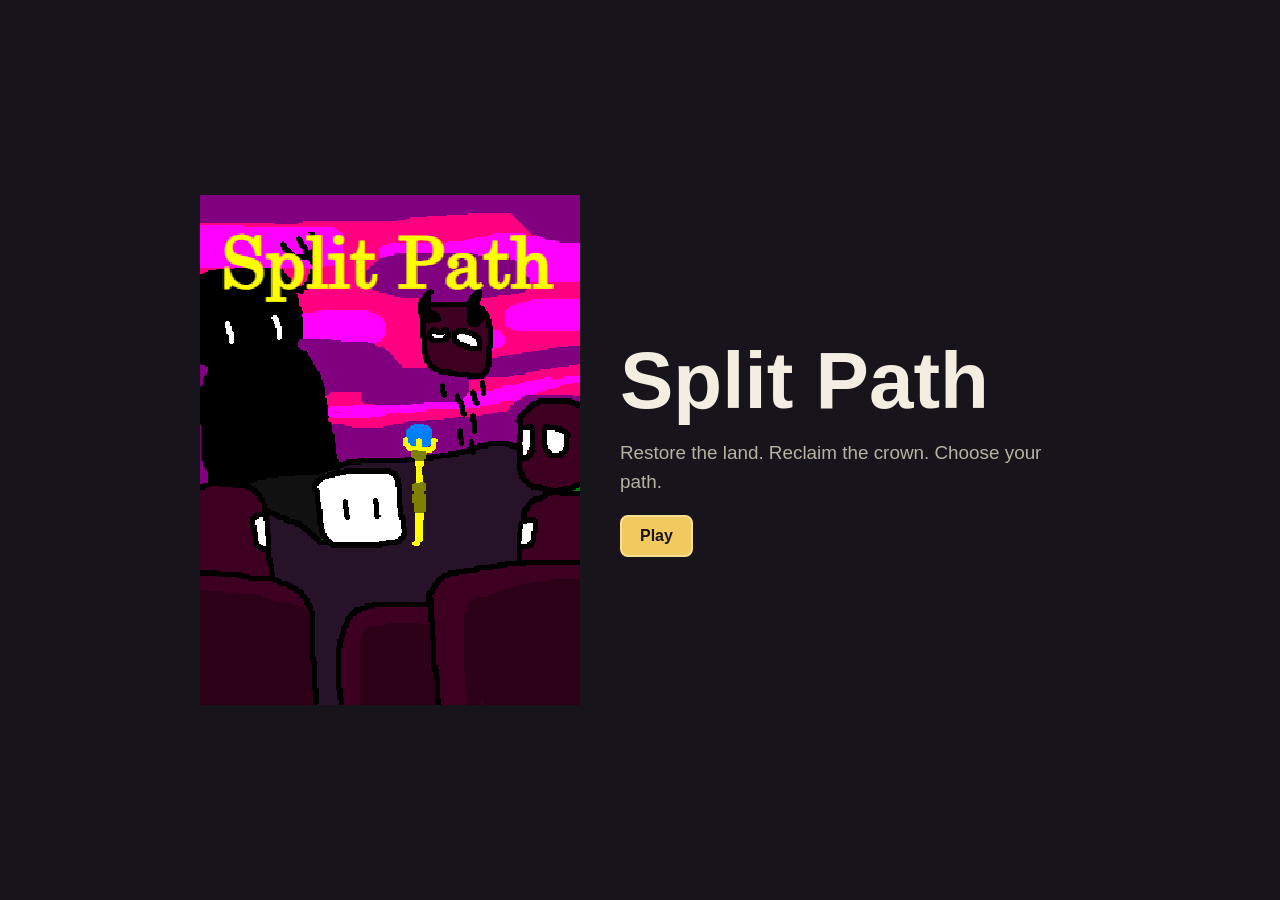
==== commit ff8ec3a9: "Merge Dialogue updates and add healing skill checks Preserve Dialogue as the source of truth for NPC" ====
--- a/index.html
+++ b/index.html
@@ -9,13 +9,8 @@
 <body>
   <main id="app">
     <section id="title-screen" class="screen active">
-      <div class="hero-art" aria-hidden="true">
-        <div class="sigil"></div>
-        <div class="king-shadow"></div>
-        <div class="tiny-cube"></div>
-      </div>
+      <img class="hero-art" src="Split-Path_Cover_Art.png" width="288" height="386" alt="Split Path cover art by Luciano" />
       <div class="title-panel">
-        <p class="eyebrow">Phase One Prototype</p>
         <h1>Split Path</h1>
         <p>Restore the land. Reclaim the crown. Choose your path.</p>
         <button id="play-button" class="primary-button">Play</button>
@@ -82,6 +77,13 @@
           <div class="attack-timing-track" aria-hidden="true"><span></span></div>
         </div>
 
+        <div id="battle-skillcheck" class="hidden" aria-live="polite">
+          <button id="skillcheck-hit" type="button" aria-keyshortcuts="Z" aria-label="Time the circle with Z">
+            <span class="skillcheck-ring" aria-hidden="true"></span>
+            <span id="skillcheck-label"></span>
+            <kbd>Z</kbd>
+          </button>
+        </div>
         <div class="battle-actions">
           <button id="attack-action" class="primary-button">Attack</button>
           <button id="light-spell-action" class="hidden">Light Spell</button>
@@ -216,6 +218,7 @@
   <script src="js/map-rendering.js"></script>
   <script src="js/map-landmarks.js"></script>
   <script src="js/map-overworld.js"></script>
+  <script src="js/battle-skillchecks.js"></script>
   <script src="js/game.js"></script>
 </body>
 </html>
--- a/css/styles.css
+++ b/css/styles.css
@@ -426,6 +426,26 @@
 @keyframes attack-cursor {
   to { left: 100%; }
 }
+
+.battle-panel { position: relative; }
+#battle-skillcheck { position: absolute; inset: 0; z-index: 6; pointer-events: none; }
+#battle-skillcheck.hidden { display: none; }
+#skillcheck-hit {
+  position: absolute; width: 104px; height: 104px; min-height: 104px;
+  transform: translate(-50%, -50%); border-radius: 50%; padding: 12px;
+  display: flex; flex-direction: column; align-items: center; justify-content: center;
+  background: #203b35; border: 3px solid #85d7c2; color: #f3eee1;
+  pointer-events: auto; font-size: .75rem;
+}
+.life-steal-check #skillcheck-hit {
+  width: 80px; height: 80px; min-height: 80px; padding: 6px;
+  background: #36283e; border-color: #bf9bce;
+}
+.skillcheck-ring { position: absolute; inset: -3px; border: 3px solid #f3eee1; border-radius: 50%; pointer-events: none; }
+.circle-running .skillcheck-ring { animation: circle-skillcheck var(--check-duration) linear forwards; }
+#skillcheck-label, #skillcheck-hit kbd { position: relative; z-index: 1; }
+#skillcheck-hit kbd { font: inherit; margin-top: 5px; }
+@keyframes circle-skillcheck { from { transform: scale(1.6); } to { transform: scale(.4); } }
 
 .battle-actions {
   display: flex;
